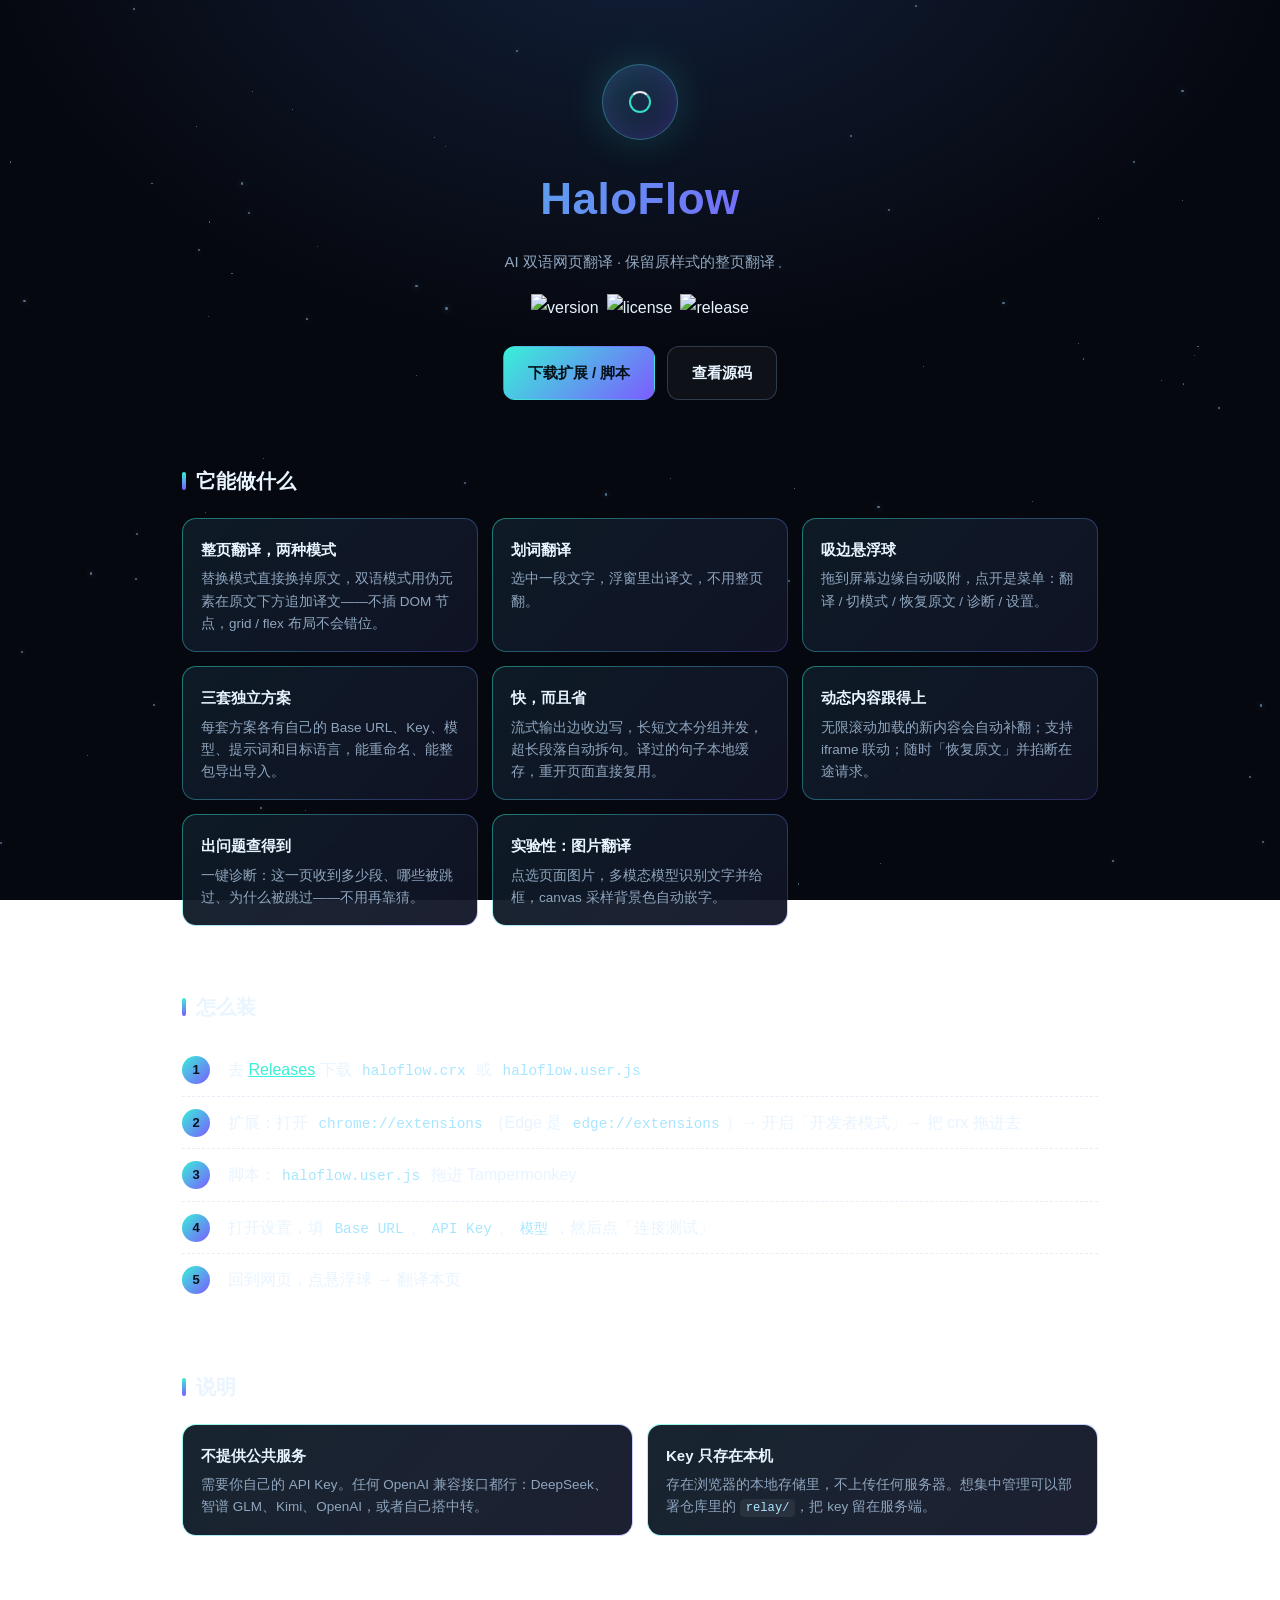
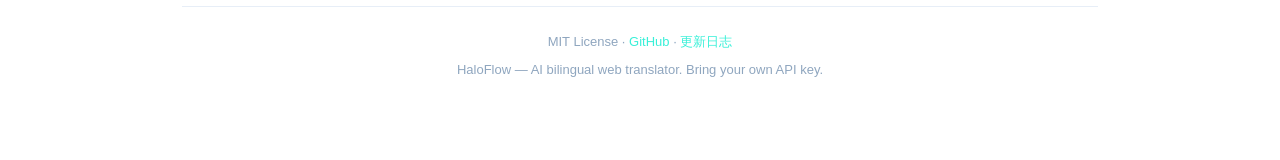
==== docs/index.html @ 3e4d6040 "docs: README 加徽章，docs/ 加 GitHub Pages 落地页" ====
<!doctype html>
<html lang="zh-CN">
<head>
<meta charset="utf-8">
<meta name="viewport" content="width=device-width,initial-scale=1">
<title>HaloFlow · AI 双语网页翻译</title>
<meta name="description" content="AI 网页双语翻译：整页替换 / 双语对照、划词、悬浮球、三套方案、本地缓存。支持 Chrome/Edge 扩展与 Tampermonkey 用户脚本，后端接任意 OpenAI 兼容接口。">
<style>
  :root{
    --cyan:#38f0d8; --violet:#7c5cff; --gold:#ffd23f;
    --bg0:#06080f; --bg1:#0d1220; --line:rgba(120,160,210,.18);
    --fg:#e8f4ff; --dim:#8fa6bf;
  }
  *{box-sizing:border-box;margin:0;padding:0}
  html,body{height:100%}
  body{
    background:radial-gradient(1200px 800px at 50% -10%, #12203a 0%, var(--bg0) 55%) fixed;
    color:var(--fg);
    font:16px/1.7 -apple-system,BlinkMacSystemFont,"Segoe UI","PingFang SC","Noto Sans CJK SC",sans-serif;
    -webkit-font-smoothing:antialiased;
    overflow-x:hidden;
  }
  /* 星轨背景 */
  .stars{position:fixed;inset:0;pointer-events:none;z-index:0;opacity:.5}
  .stars i{position:absolute;border-radius:50%;background:#9fd8ff;
    box-shadow:0 0 6px rgba(159,216,255,.9);animation:tw 4s ease-in-out infinite}
  @keyframes tw{0%,100%{opacity:.25}50%{opacity:.9}}

  .wrap{position:relative;z-index:1;max-width:960px;margin:0 auto;padding:64px 22px 80px}

  header{text-align:center;margin-bottom:56px}
  .logo{
    width:76px;height:76px;margin:0 auto 22px;border-radius:50%;position:relative;
    background:linear-gradient(135deg,rgba(56,240,216,.15),rgba(124,92,255,.15));
    border:1px solid rgba(90,230,255,.35);
    box-shadow:0 0 40px rgba(56,240,216,.18), inset 0 0 24px rgba(124,92,255,.18);
  }
  .logo::after{
    content:"";position:absolute;inset:26px;border-radius:50%;
    border:2px solid rgba(56,240,216,.9);border-top-color:rgba(255,255,255,.9);
    animation:spin 6s linear infinite;
  }
  @keyframes spin{to{transform:rotate(360deg)}}
  h1{font-size:clamp(30px,7vw,44px);letter-spacing:.5px;
    background:linear-gradient(120deg,var(--cyan),var(--violet) 70%);
    -webkit-background-clip:text;background-clip:text;color:transparent;}
  .tag{margin-top:12px;color:var(--dim);font-size:15px}
  .badges{display:flex;gap:8px;justify-content:center;flex-wrap:wrap;margin-top:20px}
  .badges img{height:20px}

  .cta{display:flex;gap:12px;justify-content:center;flex-wrap:wrap;margin-top:32px}
  .btn{
    display:inline-flex;align-items:center;gap:8px;padding:13px 24px;border-radius:12px;
    text-decoration:none;font-weight:600;font-size:15px;transition:.18s;
    border:1px solid transparent;
  }
  .btn.primary{background:linear-gradient(135deg,var(--cyan),var(--violet));color:#06121a}
  .btn.primary:hover{transform:translateY(-2px);box-shadow:0 12px 28px rgba(56,240,216,.25)}
  .btn.ghost{border-color:rgba(120,160,210,.3);color:var(--fg);background:rgba(255,255,255,.04)}
  .btn.ghost:hover{background:rgba(255,255,255,.09)}

  h2{font-size:20px;margin:64px 0 20px;display:flex;align-items:center;gap:10px}
  h2::before{content:"";width:4px;height:18px;border-radius:2px;
    background:linear-gradient(180deg,var(--cyan),var(--violet))}

  .grid{display:grid;grid-template-columns:repeat(auto-fit,minmax(240px,1fr));gap:14px}
  .card{
    position:relative;padding:18px 18px 16px;border-radius:14px;
    background:linear-gradient(rgba(13,18,32,.92),rgba(13,18,32,.92)) padding-box,
               linear-gradient(135deg,rgba(56,240,216,.5),rgba(124,92,255,.35)) border-box;
    border:1px solid transparent;
  }
  .card h3{font-size:15px;margin-bottom:6px}
  .card p{font-size:13.5px;color:var(--dim);line-height:1.65}

  ol.steps{list-style:none;counter-reset:s}
  ol.steps li{counter-increment:s;position:relative;padding:12px 0 12px 46px;border-bottom:1px dashed var(--line)}
  ol.steps li:last-child{border-bottom:0}
  ol.steps li::before{
    content:counter(s);position:absolute;left:0;top:12px;width:28px;height:28px;
    display:grid;place-items:center;border-radius:50%;font-size:13px;font-weight:700;color:#06121a;
    background:linear-gradient(135deg,var(--cyan),var(--violet));
  }
  code{background:rgba(255,255,255,.07);padding:2px 6px;border-radius:5px;font-size:.9em;
    font-family:ui-monospace,SFMono-Regular,Menlo,monospace;color:#a8e6ff}

  footer{margin-top:70px;padding-top:24px;border-top:1px solid var(--line);
    text-align:center;color:var(--dim);font-size:13px}
  footer a{color:var(--cyan);text-decoration:none}
  .en{font-size:13px;color:var(--dim);margin-top:6px}
</style>
</head>
<body>
<div class="stars" id="stars"></div>

<div class="wrap">
  <header>
    <div class="logo"></div>
    <h1>HaloFlow</h1>
    <p class="tag">AI 双语网页翻译 · 保留原样式的整页翻译</p>
    <div class="badges">
      <img src="https://img.shields.io/badge/version-2.1.6-38f0d8?style=flat-square" alt="version">
      <img src="https://img.shields.io/badge/license-MIT-7c5cff?style=flat-square" alt="license">
      <img src="https://img.shields.io/github/v/release/kbkbs1332/Haloflow?style=flat-square&color=ffd23f" alt="release">
    </div>
    <div class="cta">
      <a class="btn primary" href="https://github.com/kbkbs1332/Haloflow/releases/latest">下载扩展 / 脚本</a>
      <a class="btn ghost" href="https://github.com/kbkbs1332/Haloflow">查看源码</a>
    </div>
  </header>

  <h2>它能做什么</h2>
  <div class="grid">
    <div class="card">
      <h3>整页翻译，两种模式</h3>
      <p>替换模式直接换掉原文，双语模式用伪元素在原文下方追加译文——不插 DOM 节点，grid / flex 布局不会错位。</p>
    </div>
    <div class="card">
      <h3>划词翻译</h3>
      <p>选中一段文字，浮窗里出译文，不用整页翻。</p>
    </div>
    <div class="card">
      <h3>吸边悬浮球</h3>
      <p>拖到屏幕边缘自动吸附，点开是菜单：翻译 / 切模式 / 恢复原文 / 诊断 / 设置。</p>
    </div>
    <div class="card">
      <h3>三套独立方案</h3>
      <p>每套方案各有自己的 Base URL、Key、模型、提示词和目标语言，能重命名、能整包导出导入。</p>
    </div>
    <div class="card">
      <h3>快，而且省</h3>
      <p>流式输出边收边写，长短文本分组并发，超长段落自动拆句。译过的句子本地缓存，重开页面直接复用。</p>
    </div>
    <div class="card">
      <h3>动态内容跟得上</h3>
      <p>无限滚动加载的新内容会自动补翻；支持 iframe 联动；随时「恢复原文」并掐断在途请求。</p>
    </div>
    <div class="card">
      <h3>出问题查得到</h3>
      <p>一键诊断：这一页收到多少段、哪些被跳过、为什么被跳过——不用再靠猜。</p>
    </div>
    <div class="card">
      <h3>实验性：图片翻译</h3>
      <p>点选页面图片，多模态模型识别文字并给框，canvas 采样背景色自动嵌字。</p>
    </div>
  </div>

  <h2>怎么装</h2>
  <ol class="steps">
    <li>去 <a href="https://github.com/kbkbs1332/Haloflow/releases/latest" style="color:var(--cyan)">Releases</a> 下载 <code>haloflow.crx</code> 或 <code>haloflow.user.js</code></li>
    <li>扩展：打开 <code>chrome://extensions</code>（Edge 是 <code>edge://extensions</code>）→ 开启「开发者模式」→ 把 crx 拖进去</li>
    <li>脚本：<code>haloflow.user.js</code> 拖进 Tampermonkey</li>
    <li>打开设置，填 <code>Base URL</code>、<code>API Key</code>、<code>模型</code>，然后点「连接测试」</li>
    <li>回到网页，点悬浮球 → 翻译本页</li>
  </ol>

  <h2>说明</h2>
  <div class="grid">
    <div class="card">
      <h3>不提供公共服务</h3>
      <p>需要你自己的 API Key。任何 OpenAI 兼容接口都行：DeepSeek、智谱 GLM、Kimi、OpenAI，或者自己搭中转。</p>
    </div>
    <div class="card">
      <h3>Key 只存在本机</h3>
      <p>存在浏览器的本地存储里，不上传任何服务器。想集中管理可以部署仓库里的 <code>relay/</code>，把 key 留在服务端。</p>
    </div>
  </div>

  <footer>
    <p>MIT License · <a href="https://github.com/kbkbs1332/Haloflow">GitHub</a> · <a href="https://github.com/kbkbs1332/Haloflow/blob/main/CHANGELOG.md">更新日志</a></p>
    <p class="en">HaloFlow — AI bilingual web translator. Bring your own API key.</p>
  </footer>
</div>

<script>
  // 星轨：随机撒点
  (function () {
    const box = document.getElementById('stars');
    const n = window.innerWidth < 600 ? 40 : 90;
    let html = '';
    for (let i = 0; i < n; i++) {
      const s = (Math.random() * 2 + 0.6).toFixed(1);
      html += `<i style="left:${(Math.random()*100).toFixed(2)}%;top:${(Math.random()*100).toFixed(2)}%;width:${s}px;height:${s}px;animation-delay:${(Math.random()*4).toFixed(2)}s"></i>`;
    }
    box.innerHTML = html;
  })();
</script>
</body>
</html>
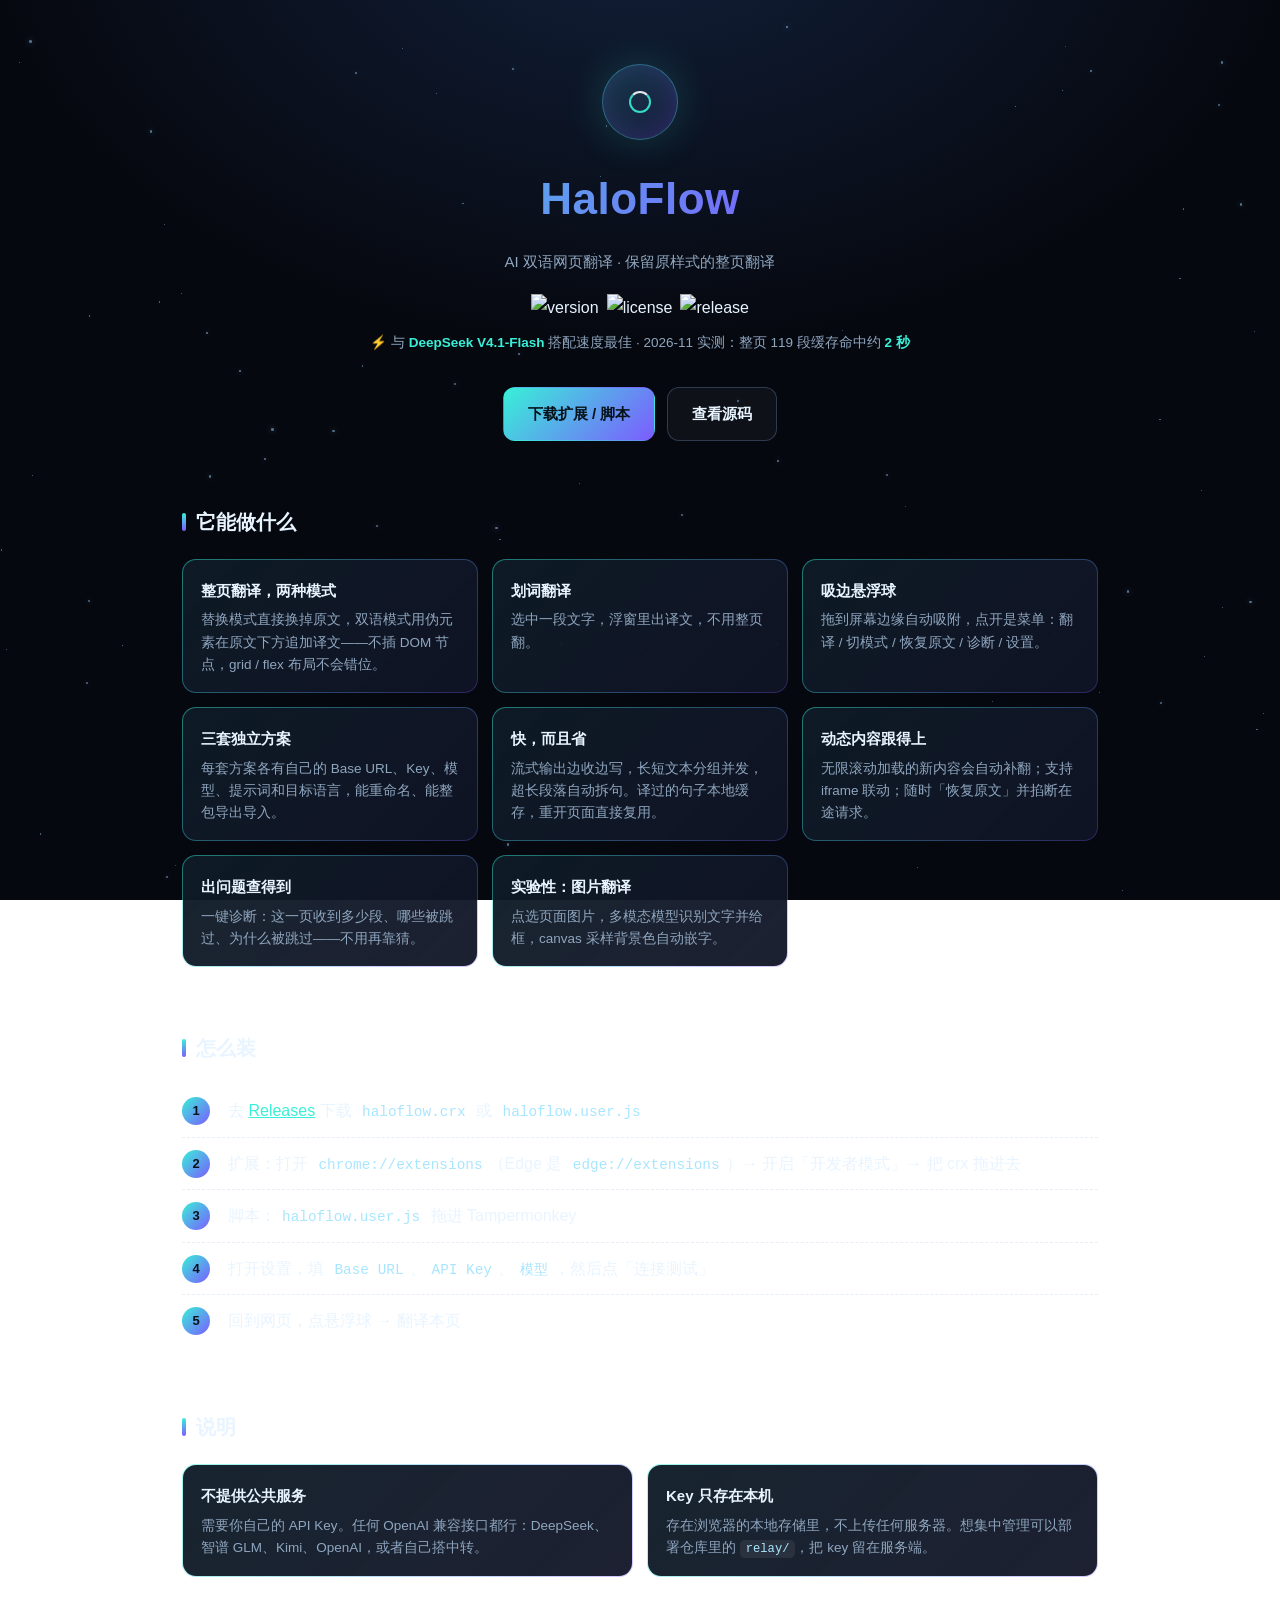
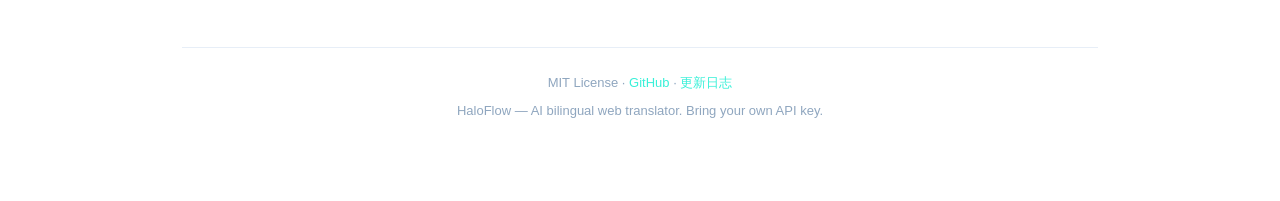
==== commit 72e33b7f: "docs: 补充 DeepSeek V4.1-Flash 速度实测说明（2026-11）" ====
--- a/docs/index.html
+++ b/docs/index.html
@@ -48,6 +48,8 @@
   .badges{display:flex;gap:8px;justify-content:center;flex-wrap:wrap;margin-top:20px}
   .badges img{height:20px}
 
+  .hint{margin-top:18px;font-size:13.5px;color:#8fa6bf}
+  .hint b{color:#38f0d8;font-weight:600}
   .cta{display:flex;gap:12px;justify-content:center;flex-wrap:wrap;margin-top:32px}
   .btn{
     display:inline-flex;align-items:center;gap:8px;padding:13px 24px;border-radius:12px;
@@ -103,6 +105,7 @@
       <img src="https://img.shields.io/badge/license-MIT-7c5cff?style=flat-square" alt="license">
       <img src="https://img.shields.io/github/v/release/kbkbs1332/Haloflow?style=flat-square&color=ffd23f" alt="release">
     </div>
+    <p class="hint">⚡ 与 <b>DeepSeek V4.1-Flash</b> 搭配速度最佳 · 2026-11 实测：整页 119 段缓存命中约 <b>2 秒</b></p>
     <div class="cta">
       <a class="btn primary" href="https://github.com/kbkbs1332/Haloflow/releases/latest">下载扩展 / 脚本</a>
       <a class="btn ghost" href="https://github.com/kbkbs1332/Haloflow">查看源码</a>
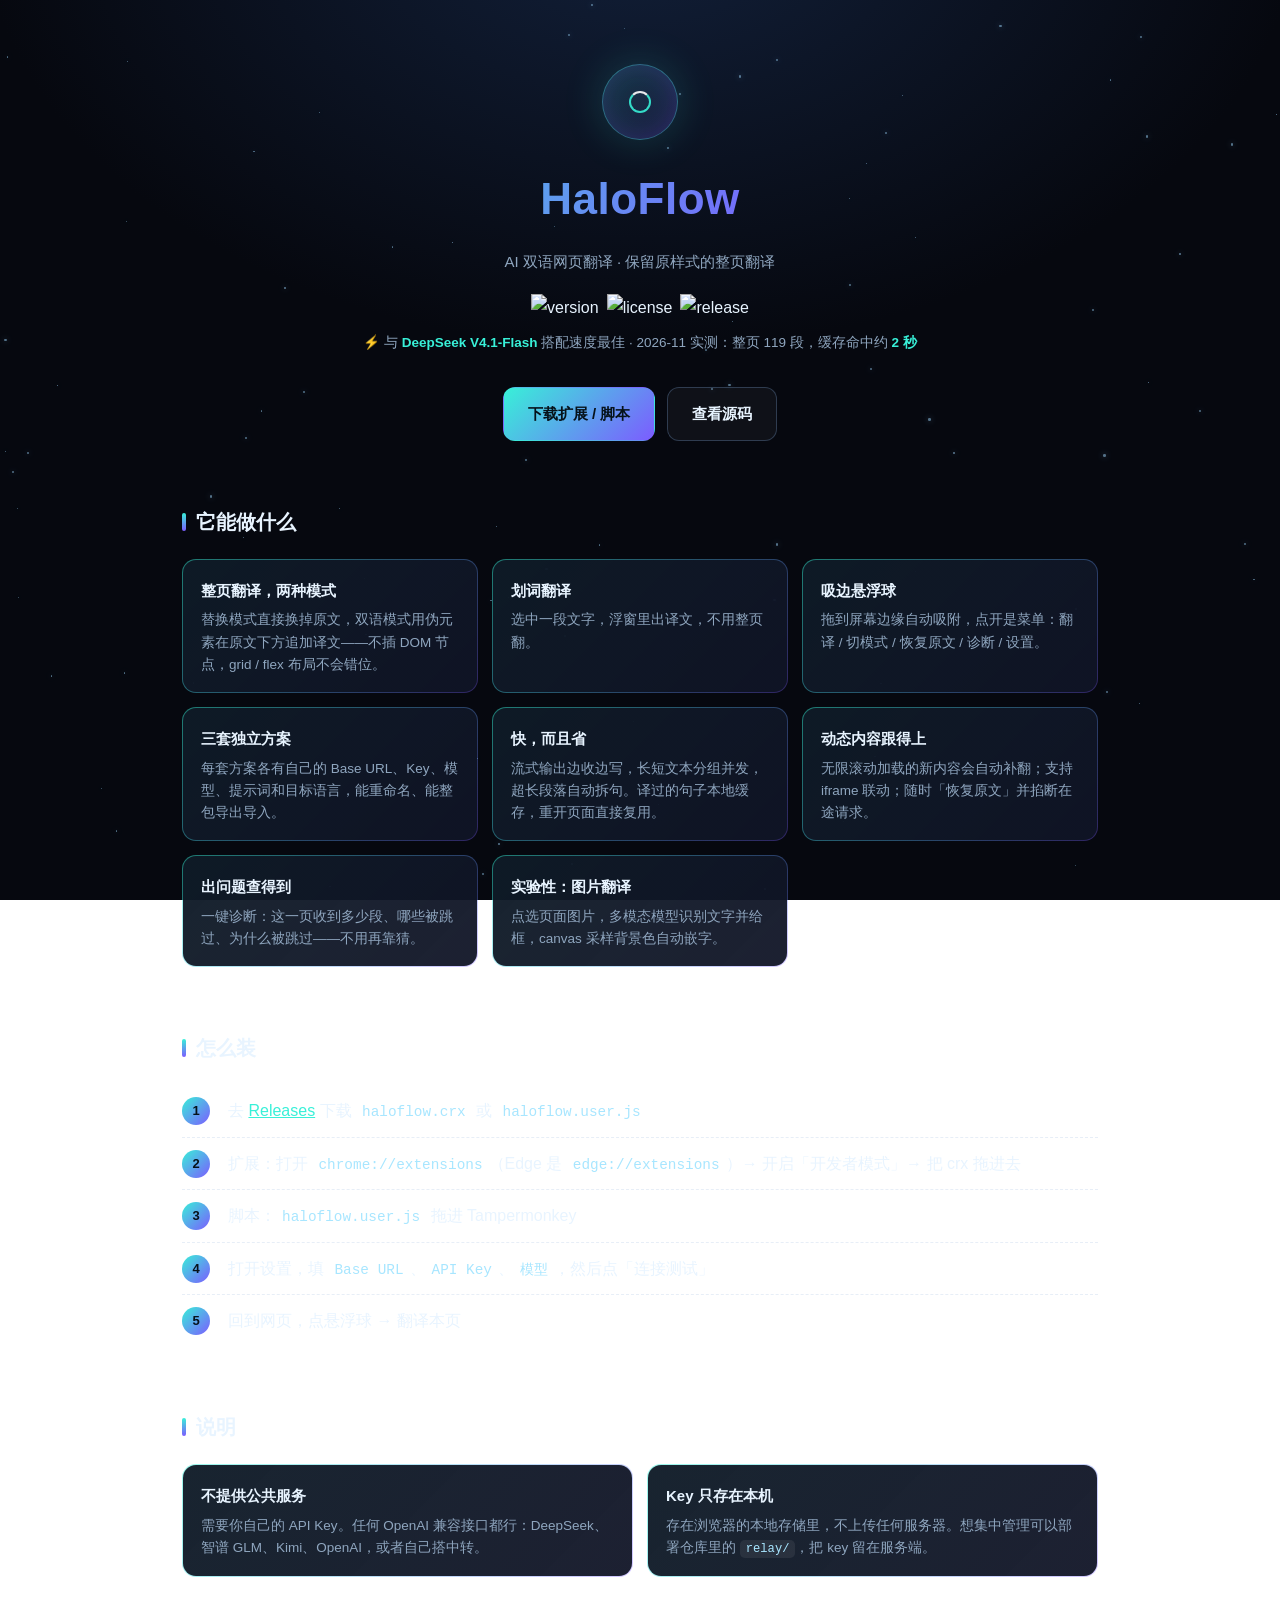
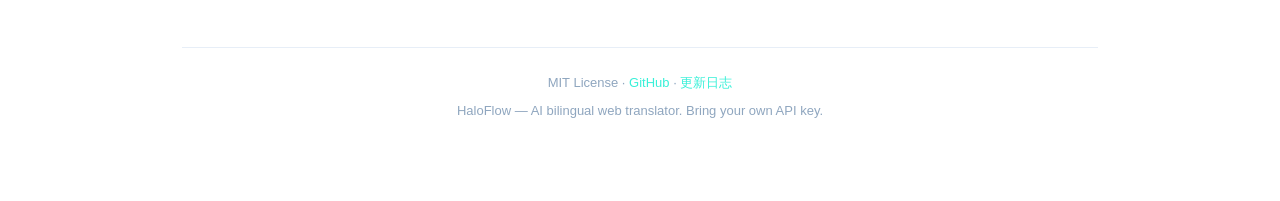
==== commit 002459f9: "feat: 2.1.9 诊断按原因分组取样；README 速度描述修正" ====
--- a/docs/index.html
+++ b/docs/index.html
@@ -105,7 +105,7 @@
       <img src="https://img.shields.io/badge/license-MIT-7c5cff?style=flat-square" alt="license">
       <img src="https://img.shields.io/github/v/release/kbkbs1332/Haloflow?style=flat-square&color=ffd23f" alt="release">
     </div>
-    <p class="hint">⚡ 与 <b>DeepSeek V4.1-Flash</b> 搭配速度最佳 · 2026-11 实测：整页 119 段缓存命中约 <b>2 秒</b></p>
+    <p class="hint">⚡ 与 <b>DeepSeek V4.1-Flash</b> 搭配速度最佳 · 2026-11 实测：整页 119 段，缓存命中约 <b>2 秒</b></p>
     <div class="cta">
       <a class="btn primary" href="https://github.com/kbkbs1332/Haloflow/releases/latest">下载扩展 / 脚本</a>
       <a class="btn ghost" href="https://github.com/kbkbs1332/Haloflow">查看源码</a>
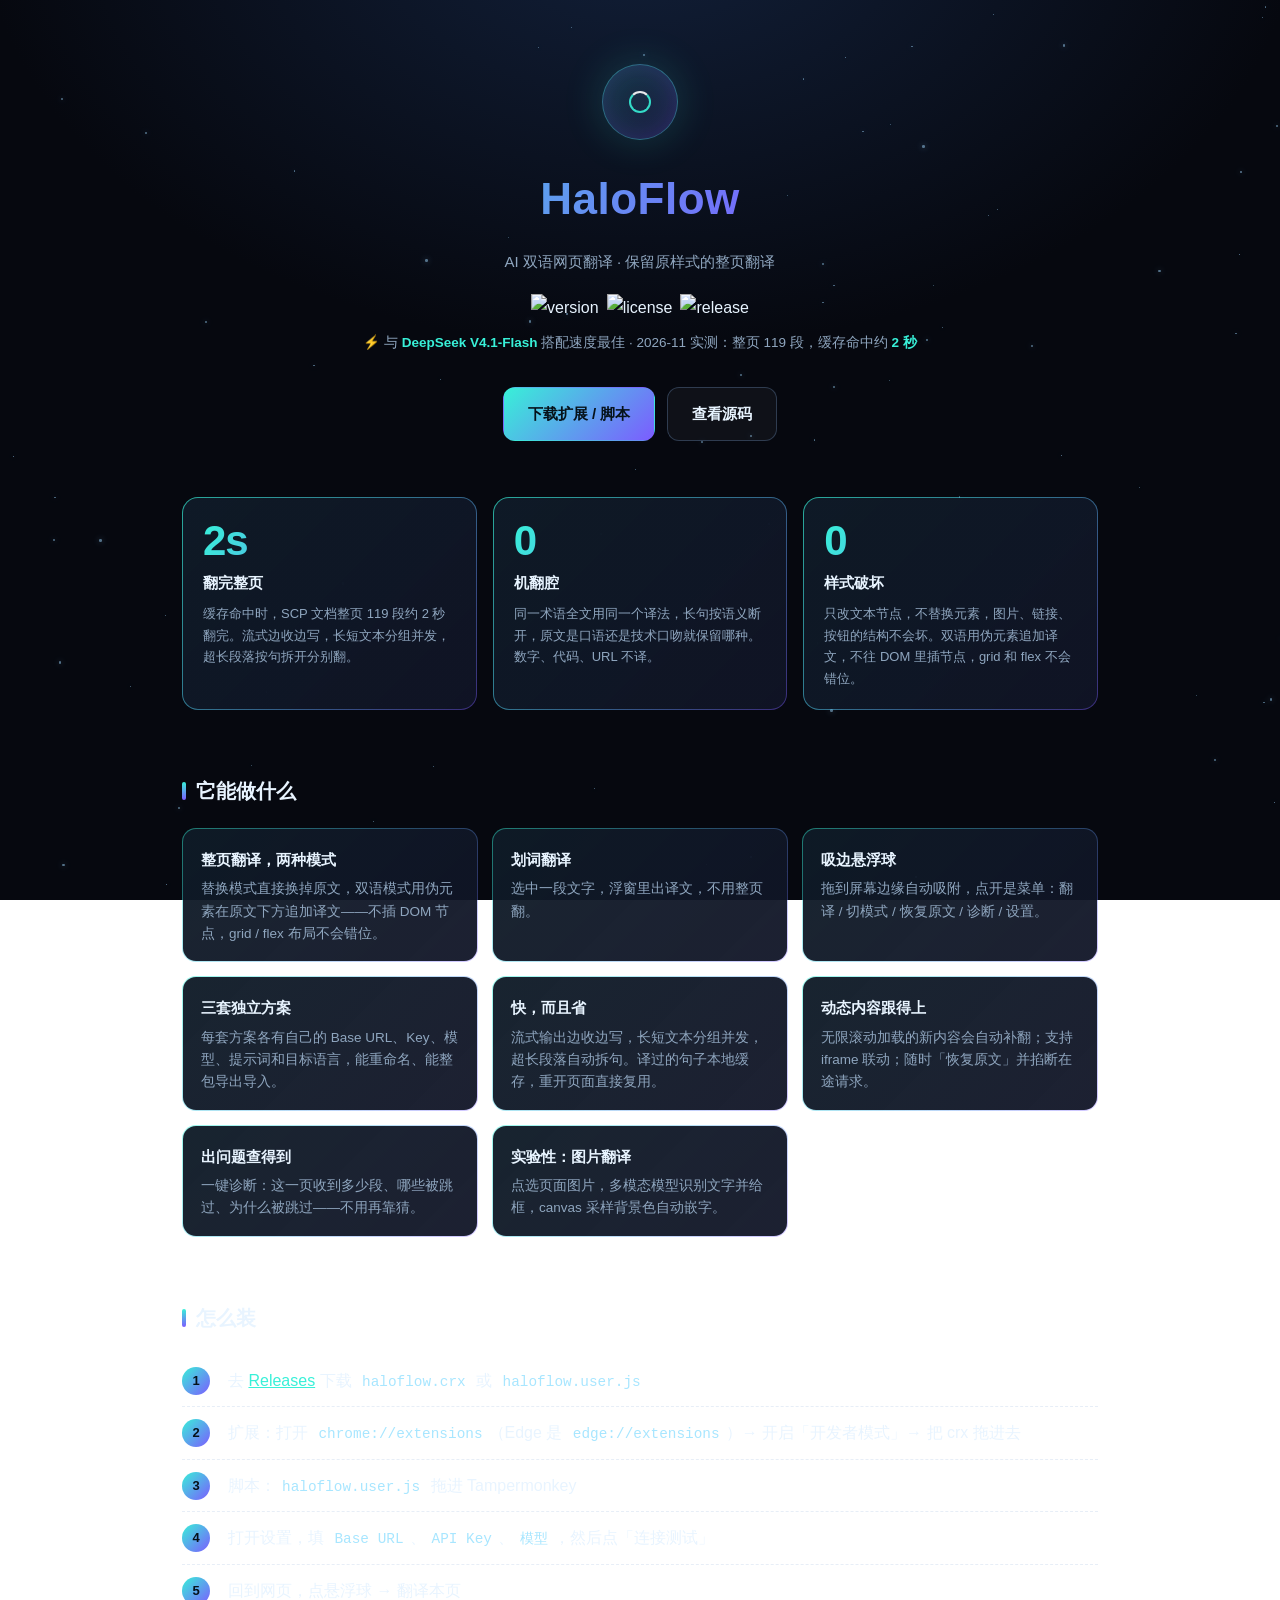
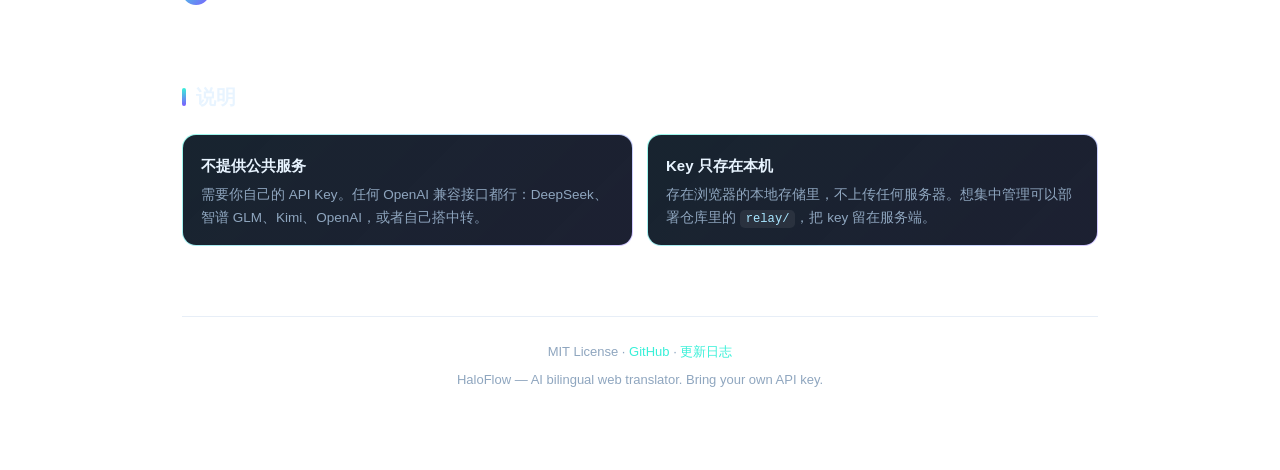
==== commit 29770b66: "docs: 三大卖点（速度/质量/样式）提到首屏，文案按人类写作习惯重写" ====
--- a/docs/index.html
+++ b/docs/index.html
@@ -65,6 +65,21 @@
   h2::before{content:"";width:4px;height:18px;border-radius:2px;
     background:linear-gradient(180deg,var(--cyan),var(--violet))}
 
+  .pillars{display:grid;grid-template-columns:repeat(auto-fit,minmax(230px,1fr));gap:16px;margin-top:10px}
+  .pillar{
+    position:relative;padding:22px 20px 20px;border-radius:16px;
+    background:linear-gradient(rgba(13,18,32,.95),rgba(13,18,32,.95)) padding-box,
+               linear-gradient(135deg,rgba(56,240,216,.7),rgba(124,92,255,.45)) border-box;
+    border:1px solid transparent;
+  }
+  .pillar .num{
+    font-size:42px;font-weight:800;line-height:1;letter-spacing:-1px;
+    background:linear-gradient(120deg,var(--cyan),var(--violet));
+    -webkit-background-clip:text;background-clip:text;color:transparent;
+  }
+  .pillar h3{font-size:15px;margin:8px 0 8px;color:var(--fg)}
+  .pillar p{font-size:13px;color:var(--dim);line-height:1.65}
+  .pillar p b{color:var(--cyan)}
   .grid{display:grid;grid-template-columns:repeat(auto-fit,minmax(240px,1fr));gap:14px}
   .card{
     position:relative;padding:18px 18px 16px;border-radius:14px;
@@ -111,6 +126,25 @@
       <a class="btn ghost" href="https://github.com/kbkbs1332/Haloflow">查看源码</a>
     </div>
   </header>
+
+
+  <section class="pillars">
+    <div class="pillar">
+      <div class="num">2s</div>
+      <h3>翻完整页</h3>
+      <p>缓存命中时，SCP 文档整页 119 段约 2 秒翻完。流式边收边写，长短文本分组并发，超长段落按句拆开分别翻。</p>
+    </div>
+    <div class="pillar">
+      <div class="num">0</div>
+      <h3>机翻腔</h3>
+      <p>同一术语全文用同一个译法，长句按语义断开，原文是口语还是技术口吻就保留哪种。数字、代码、URL 不译。</p>
+    </div>
+    <div class="pillar">
+      <div class="num">0</div>
+      <h3>样式破坏</h3>
+      <p>只改文本节点，不替换元素，图片、链接、按钮的结构不会坏。双语用伪元素追加译文，不往 DOM 里插节点，grid 和 flex 不会错位。</p>
+    </div>
+  </section>
 
   <h2>它能做什么</h2>
   <div class="grid">
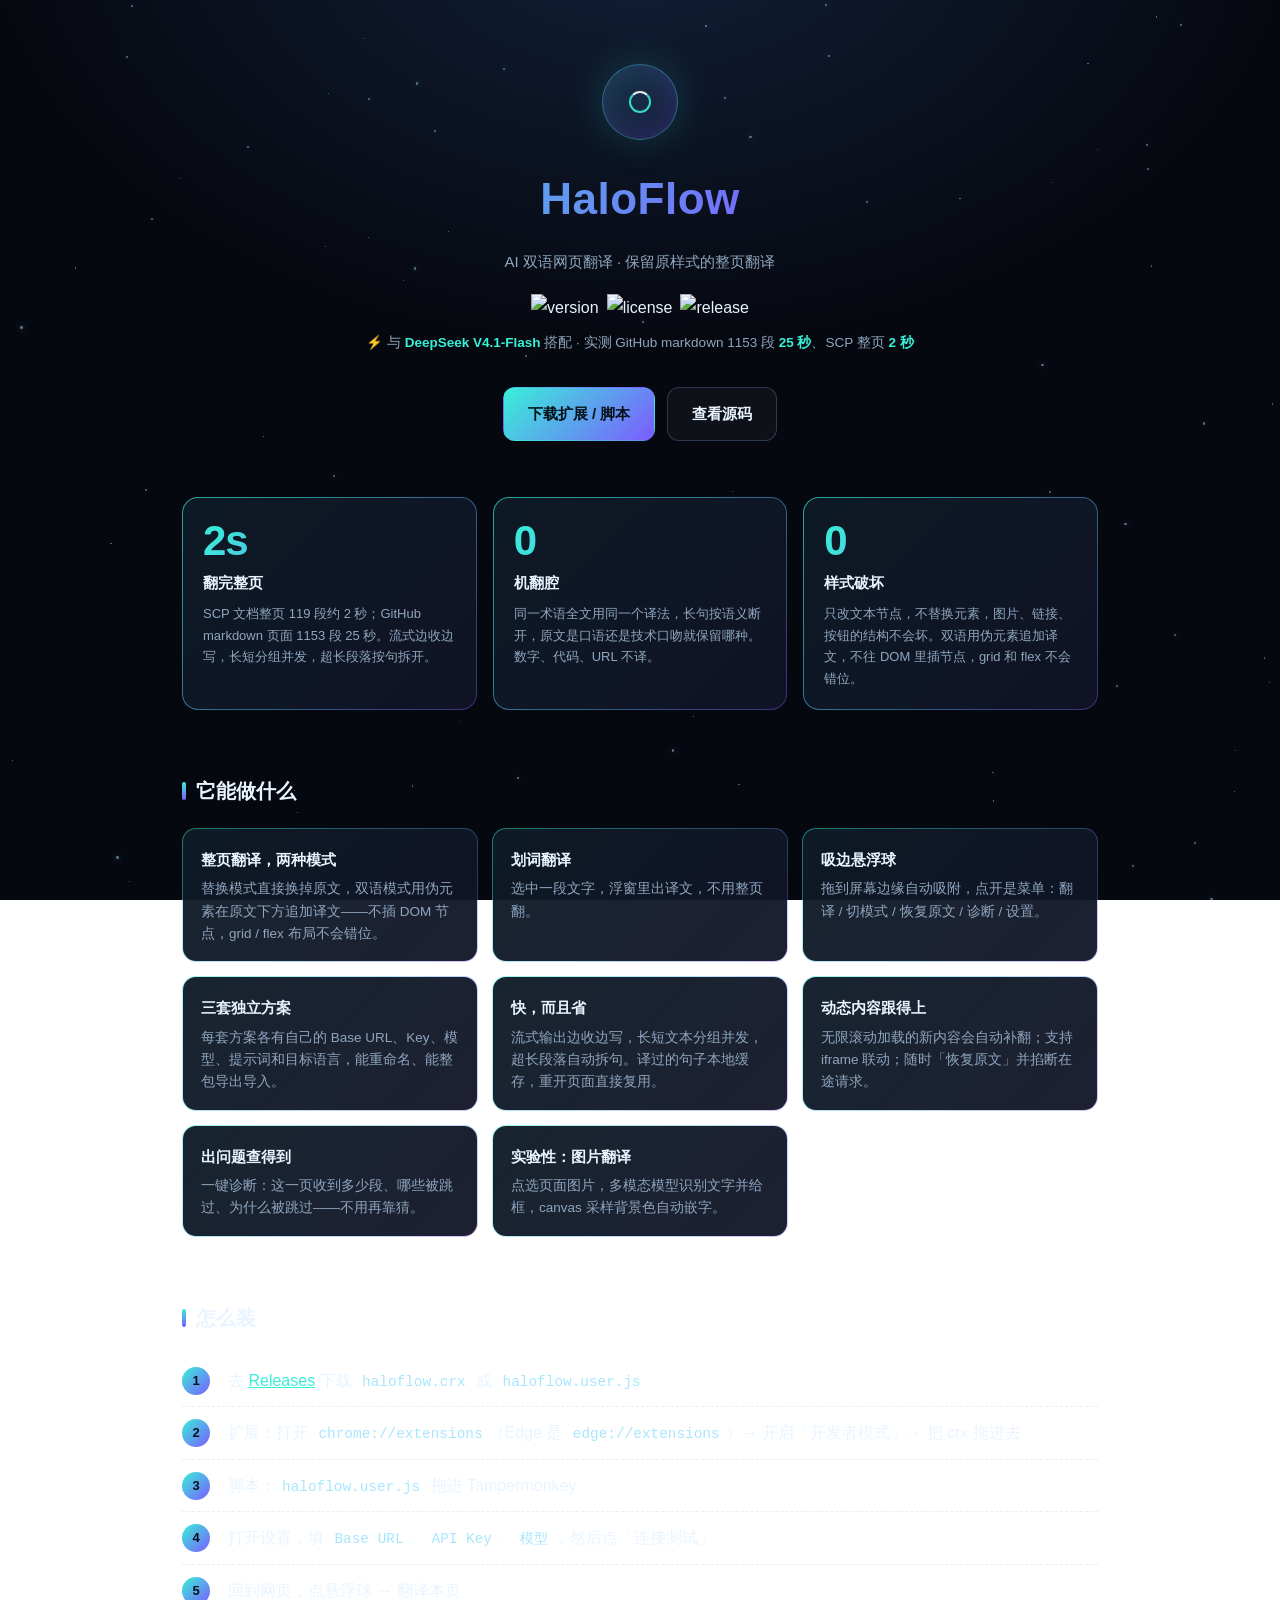
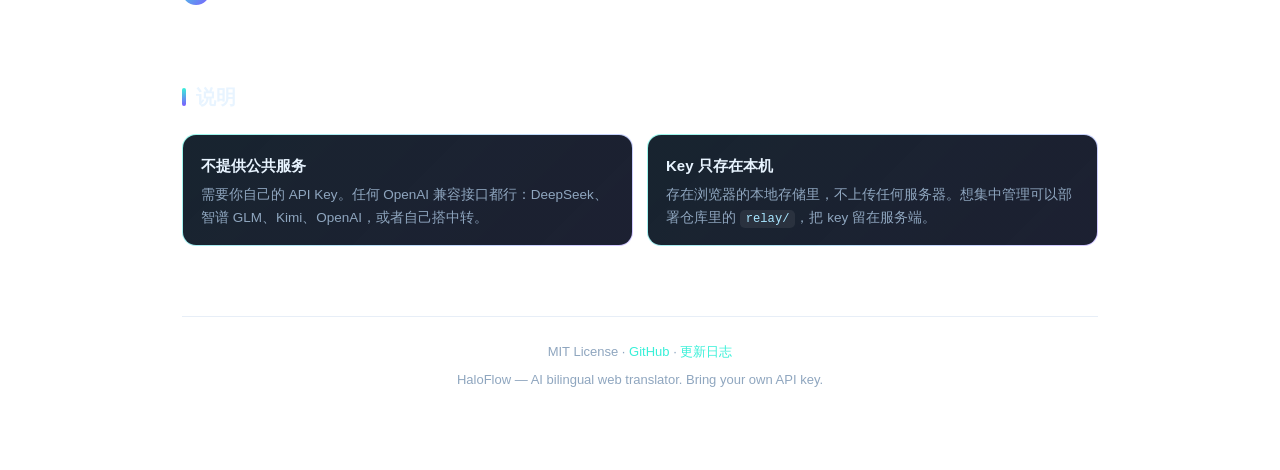
==== commit a1c537fb: "docs: 补充实测数据（GitHub markdown 1153 段 25 秒），去掉缓存限定" ====
--- a/docs/index.html
+++ b/docs/index.html
@@ -120,7 +120,7 @@
       <img src="https://img.shields.io/badge/license-MIT-7c5cff?style=flat-square" alt="license">
       <img src="https://img.shields.io/github/v/release/kbkbs1332/Haloflow?style=flat-square&color=ffd23f" alt="release">
     </div>
-    <p class="hint">⚡ 与 <b>DeepSeek V4.1-Flash</b> 搭配速度最佳 · 2026-11 实测：整页 119 段，缓存命中约 <b>2 秒</b></p>
+    <p class="hint">⚡ 与 <b>DeepSeek V4.1-Flash</b> 搭配 · 实测 GitHub markdown 1153 段 <b>25 秒</b>、SCP 整页 <b>2 秒</b></p>
     <div class="cta">
       <a class="btn primary" href="https://github.com/kbkbs1332/Haloflow/releases/latest">下载扩展 / 脚本</a>
       <a class="btn ghost" href="https://github.com/kbkbs1332/Haloflow">查看源码</a>
@@ -132,7 +132,7 @@
     <div class="pillar">
       <div class="num">2s</div>
       <h3>翻完整页</h3>
-      <p>缓存命中时，SCP 文档整页 119 段约 2 秒翻完。流式边收边写，长短文本分组并发，超长段落按句拆开分别翻。</p>
+      <p>SCP 文档整页 119 段约 2 秒；GitHub markdown 页面 1153 段 25 秒。流式边收边写，长短分组并发，超长段落按句拆开。</p>
     </div>
     <div class="pillar">
       <div class="num">0</div>
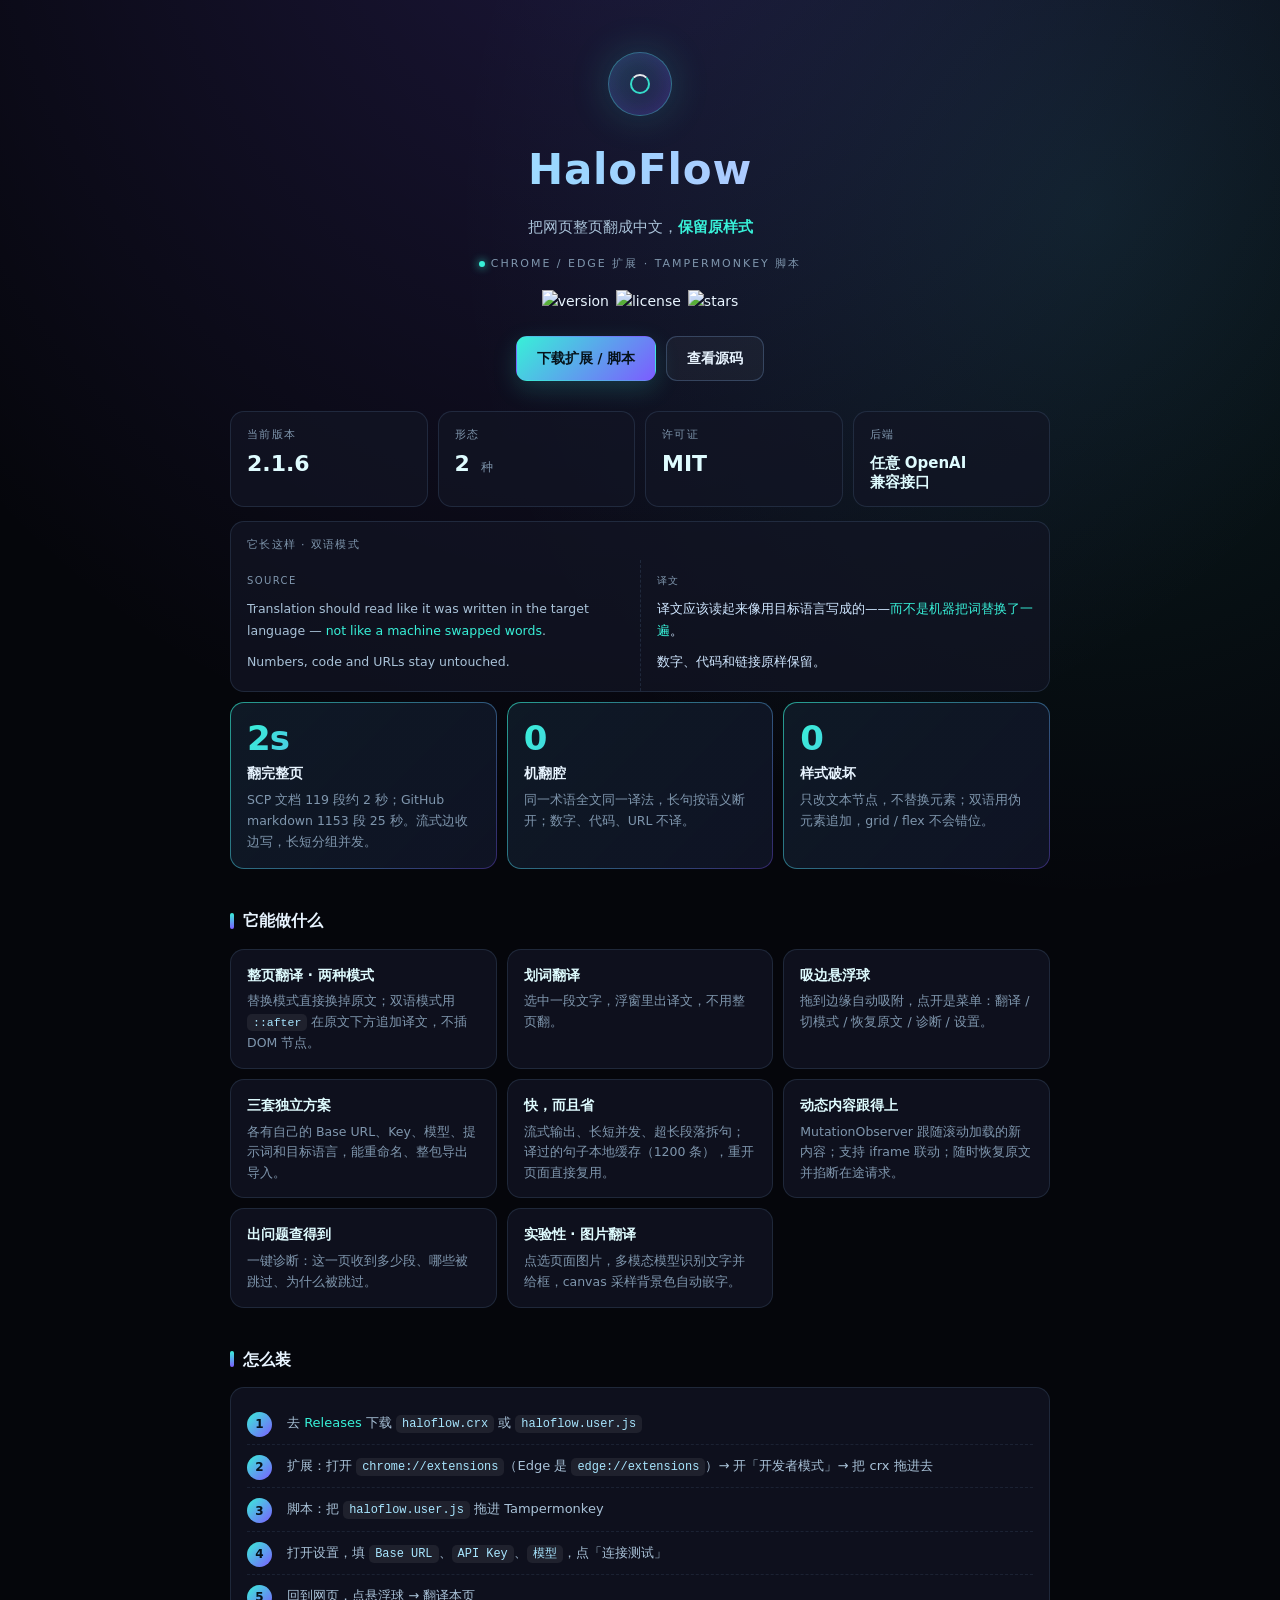
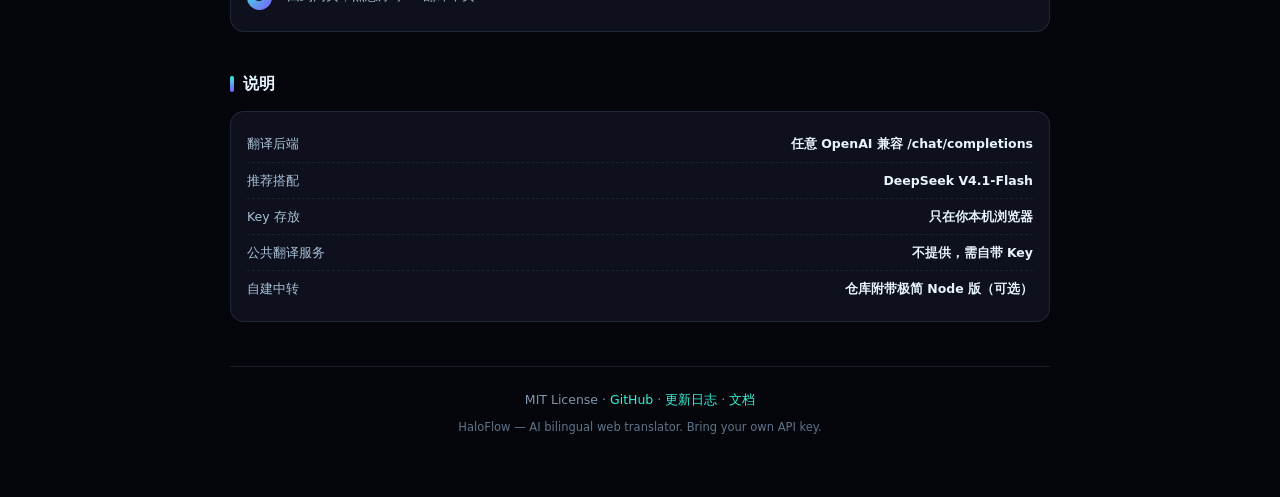
==== commit fe585033: "site: 官网改版（面板式布局），README 顶部加官网入口" ====
--- a/docs/index.html
+++ b/docs/index.html
@@ -4,223 +4,265 @@
 <meta charset="utf-8">
 <meta name="viewport" content="width=device-width,initial-scale=1">
 <title>HaloFlow · AI 双语网页翻译</title>
-<meta name="description" content="AI 网页双语翻译：整页替换 / 双语对照、划词、悬浮球、三套方案、本地缓存。支持 Chrome/Edge 扩展与 Tampermonkey 用户脚本，后端接任意 OpenAI 兼容接口。">
+<meta name="description" content="HaloFlow 把网页整页翻成中文，保留原样式。支持替换 / 双语两种模式、划词、吸边悬浮球、三套独立方案、本地缓存与动态内容跟随。Chrome / Edge 扩展 + Tampermonkey 用户脚本，后端接任意 OpenAI 兼容接口。">
+<meta name="theme-color" content="#05060b">
+<meta property="og:title" content="HaloFlow · AI 双语网页翻译">
+<meta property="og:description" content="整页翻译，保留原样式。扩展 / 用户脚本，自带 API Key，任意 OpenAI 兼容接口。">
+<meta property="og:type" content="website">
+<meta property="og:url" content="https://kbkbs1332.github.io/Haloflow/">
+<link rel="icon" href="data:image/svg+xml,%3Csvg xmlns='http://www.w3.org/2000/svg' viewBox='0 0 64 64'%3E%3Ccircle cx='32' cy='32' r='28' fill='none' stroke='%2338f0d8' stroke-width='4'/%3E%3Ccircle cx='32' cy='32' r='10' fill='%237c5cff'/%3E%3C/svg%3E">
 <style>
-  :root{
-    --cyan:#38f0d8; --violet:#7c5cff; --gold:#ffd23f;
-    --bg0:#06080f; --bg1:#0d1220; --line:rgba(120,160,210,.18);
-    --fg:#e8f4ff; --dim:#8fa6bf;
-  }
-  *{box-sizing:border-box;margin:0;padding:0}
-  html,body{height:100%}
-  body{
-    background:radial-gradient(1200px 800px at 50% -10%, #12203a 0%, var(--bg0) 55%) fixed;
-    color:var(--fg);
-    font:16px/1.7 -apple-system,BlinkMacSystemFont,"Segoe UI","PingFang SC","Noto Sans CJK SC",sans-serif;
-    -webkit-font-smoothing:antialiased;
-    overflow-x:hidden;
-  }
-  /* 星轨背景 */
-  .stars{position:fixed;inset:0;pointer-events:none;z-index:0;opacity:.5}
-  .stars i{position:absolute;border-radius:50%;background:#9fd8ff;
-    box-shadow:0 0 6px rgba(159,216,255,.9);animation:tw 4s ease-in-out infinite}
-  @keyframes tw{0%,100%{opacity:.25}50%{opacity:.9}}
-
-  .wrap{position:relative;z-index:1;max-width:960px;margin:0 auto;padding:64px 22px 80px}
-
-  header{text-align:center;margin-bottom:56px}
-  .logo{
-    width:76px;height:76px;margin:0 auto 22px;border-radius:50%;position:relative;
-    background:linear-gradient(135deg,rgba(56,240,216,.15),rgba(124,92,255,.15));
-    border:1px solid rgba(90,230,255,.35);
-    box-shadow:0 0 40px rgba(56,240,216,.18), inset 0 0 24px rgba(124,92,255,.18);
-  }
-  .logo::after{
-    content:"";position:absolute;inset:26px;border-radius:50%;
-    border:2px solid rgba(56,240,216,.9);border-top-color:rgba(255,255,255,.9);
-    animation:spin 6s linear infinite;
-  }
-  @keyframes spin{to{transform:rotate(360deg)}}
-  h1{font-size:clamp(30px,7vw,44px);letter-spacing:.5px;
-    background:linear-gradient(120deg,var(--cyan),var(--violet) 70%);
-    -webkit-background-clip:text;background-clip:text;color:transparent;}
-  .tag{margin-top:12px;color:var(--dim);font-size:15px}
-  .badges{display:flex;gap:8px;justify-content:center;flex-wrap:wrap;margin-top:20px}
-  .badges img{height:20px}
-
-  .hint{margin-top:18px;font-size:13.5px;color:#8fa6bf}
-  .hint b{color:#38f0d8;font-weight:600}
-  .cta{display:flex;gap:12px;justify-content:center;flex-wrap:wrap;margin-top:32px}
-  .btn{
-    display:inline-flex;align-items:center;gap:8px;padding:13px 24px;border-radius:12px;
-    text-decoration:none;font-weight:600;font-size:15px;transition:.18s;
-    border:1px solid transparent;
-  }
-  .btn.primary{background:linear-gradient(135deg,var(--cyan),var(--violet));color:#06121a}
-  .btn.primary:hover{transform:translateY(-2px);box-shadow:0 12px 28px rgba(56,240,216,.25)}
-  .btn.ghost{border-color:rgba(120,160,210,.3);color:var(--fg);background:rgba(255,255,255,.04)}
-  .btn.ghost:hover{background:rgba(255,255,255,.09)}
-
-  h2{font-size:20px;margin:64px 0 20px;display:flex;align-items:center;gap:10px}
-  h2::before{content:"";width:4px;height:18px;border-radius:2px;
-    background:linear-gradient(180deg,var(--cyan),var(--violet))}
-
-  .pillars{display:grid;grid-template-columns:repeat(auto-fit,minmax(230px,1fr));gap:16px;margin-top:10px}
-  .pillar{
-    position:relative;padding:22px 20px 20px;border-radius:16px;
-    background:linear-gradient(rgba(13,18,32,.95),rgba(13,18,32,.95)) padding-box,
-               linear-gradient(135deg,rgba(56,240,216,.7),rgba(124,92,255,.45)) border-box;
-    border:1px solid transparent;
-  }
-  .pillar .num{
-    font-size:42px;font-weight:800;line-height:1;letter-spacing:-1px;
-    background:linear-gradient(120deg,var(--cyan),var(--violet));
-    -webkit-background-clip:text;background-clip:text;color:transparent;
-  }
-  .pillar h3{font-size:15px;margin:8px 0 8px;color:var(--fg)}
-  .pillar p{font-size:13px;color:var(--dim);line-height:1.65}
-  .pillar p b{color:var(--cyan)}
-  .grid{display:grid;grid-template-columns:repeat(auto-fit,minmax(240px,1fr));gap:14px}
-  .card{
-    position:relative;padding:18px 18px 16px;border-radius:14px;
-    background:linear-gradient(rgba(13,18,32,.92),rgba(13,18,32,.92)) padding-box,
-               linear-gradient(135deg,rgba(56,240,216,.5),rgba(124,92,255,.35)) border-box;
-    border:1px solid transparent;
-  }
-  .card h3{font-size:15px;margin-bottom:6px}
-  .card p{font-size:13.5px;color:var(--dim);line-height:1.65}
-
-  ol.steps{list-style:none;counter-reset:s}
-  ol.steps li{counter-increment:s;position:relative;padding:12px 0 12px 46px;border-bottom:1px dashed var(--line)}
-  ol.steps li:last-child{border-bottom:0}
-  ol.steps li::before{
-    content:counter(s);position:absolute;left:0;top:12px;width:28px;height:28px;
-    display:grid;place-items:center;border-radius:50%;font-size:13px;font-weight:700;color:#06121a;
-    background:linear-gradient(135deg,var(--cyan),var(--violet));
-  }
-  code{background:rgba(255,255,255,.07);padding:2px 6px;border-radius:5px;font-size:.9em;
-    font-family:ui-monospace,SFMono-Regular,Menlo,monospace;color:#a8e6ff}
-
-  footer{margin-top:70px;padding-top:24px;border-top:1px solid var(--line);
-    text-align:center;color:var(--dim);font-size:13px}
-  footer a{color:var(--cyan);text-decoration:none}
-  .en{font-size:13px;color:var(--dim);margin-top:6px}
+:root{
+  --bg:#05060b; --card:rgba(18,22,36,.72); --line:rgba(120,160,210,.16);
+  --cyan:#38f0d8; --violet:#7c5cff; --gold:#ffd23f;
+  --text:#e8f4ff; --muted:#7f96ad; --dim:#a9c2d8;
+}
+*{box-sizing:border-box;margin:0;padding:0}
+html{scroll-behavior:smooth}
+body{
+  background:
+    radial-gradient(120% 80% at 50% -10%, rgba(124,92,255,.20), transparent 60%),
+    radial-gradient(90% 60% at 85% 10%, rgba(56,240,216,.10), transparent 55%),
+    var(--bg);
+  color:var(--text);
+  font:14px/1.7 -apple-system,"Segoe UI","PingFang SC","Noto Sans CJK SC",system-ui,sans-serif;
+  padding:34px 18px 60px; min-height:100vh; overflow-x:hidden;
+  -webkit-font-smoothing:antialiased;
+}
+.wrap{max-width:820px;margin:0 auto}
+
+/* ---------- 头部 ---------- */
+header{text-align:center;margin:18px 0 30px}
+.logo{
+  width:64px;height:64px;margin:0 auto 18px;border-radius:50%;position:relative;
+  background:linear-gradient(135deg,rgba(56,240,216,.16),rgba(124,92,255,.16));
+  border:1px solid rgba(90,230,255,.35);
+  box-shadow:0 0 40px rgba(56,240,216,.18), inset 0 0 22px rgba(124,92,255,.2);
+}
+.logo::after{
+  content:"";position:absolute;inset:21px;border-radius:50%;
+  border:2px solid rgba(56,240,216,.9);border-top-color:rgba(255,255,255,.9);
+  animation:spin 7s linear infinite;
+}
+@keyframes spin{to{transform:rotate(360deg)}}
+h1{
+  font-size:clamp(30px,7vw,42px);font-weight:700;letter-spacing:.02em;
+  background:linear-gradient(96deg,#dffcff,#9ad7ff 40%,#c9b6ff);
+  -webkit-background-clip:text;background-clip:text;color:transparent;
+}
+.tag{margin-top:10px;font-size:15px;color:var(--dim)}
+.tag b{color:var(--cyan);font-weight:600}
+.badges{display:flex;gap:7px;justify-content:center;flex-wrap:wrap;margin-top:16px}
+.badges img{height:20px;display:block}
+
+.sub{
+  font-size:11px;letter-spacing:.18em;text-transform:uppercase;color:var(--muted);
+  display:flex;align-items:center;justify-content:center;gap:6px;margin-top:14px;
+}
+.dot{
+  display:inline-block;width:6px;height:6px;border-radius:50%;
+  background:var(--cyan);box-shadow:0 0 8px var(--cyan);
+  animation:pulse 2.4s ease-in-out infinite;
+}
+@keyframes pulse{0%,100%{opacity:.45}50%{opacity:1}}
+
+.cta{display:flex;gap:10px;justify-content:center;flex-wrap:wrap;margin-top:26px}
+.btn{
+  display:inline-flex;align-items:center;gap:7px;
+  padding:10px 20px;border-radius:11px;font-size:13.5px;font-weight:600;
+  text-decoration:none;transition:transform .18s, box-shadow .18s, background .18s;
+  border:1px solid transparent;
+}
+.btn.primary{
+  background:linear-gradient(135deg,var(--cyan),var(--violet));color:#06121a;
+  box-shadow:0 8px 24px rgba(56,240,216,.18);
+}
+.btn.primary:hover{transform:translateY(-2px);box-shadow:0 12px 30px rgba(56,240,216,.28)}
+.btn.ghost{border-color:rgba(120,160,210,.3);color:var(--text);background:rgba(255,255,255,.04)}
+.btn.ghost:hover{background:rgba(255,255,255,.09)}
+
+/* ---------- 状态卡 ---------- */
+.grid{display:grid;grid-template-columns:repeat(auto-fit,minmax(150px,1fr));gap:10px;margin-bottom:14px}
+.card{
+  background:var(--card);border:1px solid var(--line);border-radius:14px;
+  padding:14px 16px;
+}
+.k{font-size:11px;letter-spacing:.12em;text-transform:uppercase;color:var(--muted);margin-bottom:6px}
+.v{font-size:22px;font-weight:600;color:#dffcff;font-variant-numeric:tabular-nums;line-height:1.25}
+.v small{font-size:12px;color:var(--muted);font-weight:400;margin-left:4px}
+
+/* ---------- 演示 ---------- */
+.demo{padding:0;overflow:hidden;margin-top:14px}
+.demo .k{padding:14px 16px 0}
+.demo-body{display:grid;grid-template-columns:1fr 1fr;gap:0}
+.demo-col{padding:12px 16px 18px;font-size:12.5px;line-height:1.75;color:var(--dim)}
+.demo-col + .demo-col{border-left:1px dashed var(--line)}
+.demo-col .lab{font-size:10px;letter-spacing:.14em;text-transform:uppercase;color:var(--muted);margin-bottom:8px}
+.demo-col p{margin-bottom:9px}
+.demo-col p:last-child{margin-bottom:0}
+.demo-col .hl{color:var(--cyan)}
+.demo-col .zh{color:#cfe6ff}
+@media(max-width:560px){.demo-body{grid-template-columns:1fr}.demo-col + .demo-col{border-left:0;border-top:1px dashed var(--line)}}
+
+/* ---------- 三根柱子 ---------- */
+.pillars{display:grid;grid-template-columns:repeat(auto-fit,minmax(190px,1fr));gap:10px;margin-top:10px}
+.pillar{
+  position:relative;padding:18px 16px 16px;border-radius:14px;
+  background:linear-gradient(rgba(13,18,32,.95),rgba(13,18,32,.95)) padding-box,
+             linear-gradient(135deg,rgba(56,240,216,.65),rgba(124,92,255,.4)) border-box;
+  border:1px solid transparent;
+}
+.pillar .num{
+  font-size:34px;font-weight:800;line-height:1;letter-spacing:-1px;
+  background:linear-gradient(120deg,var(--cyan),var(--violet));
+  -webkit-background-clip:text;background-clip:text;color:transparent;
+}
+.pillar h3{font-size:13.5px;margin:7px 0 6px}
+.pillar p{font-size:12.5px;color:var(--muted);line-height:1.65}
+
+/* ---------- 通用小节 ---------- */
+h2{font-size:16px;margin:38px 0 14px;display:flex;align-items:center;gap:9px}
+h2::before{content:"";width:4px;height:16px;border-radius:2px;
+  background:linear-gradient(180deg,var(--cyan),var(--violet))}
+
+.feat{display:grid;grid-template-columns:repeat(auto-fit,minmax(230px,1fr));gap:10px}
+.feat .card h3{font-size:13.5px;margin-bottom:5px;color:#dffcff}
+.feat .card p{font-size:12.5px;color:var(--muted);line-height:1.65}
+
+.list{font-size:12.5px;color:var(--dim)}
+.list div{display:flex;justify-content:space-between;gap:12px;padding:7px 0;border-bottom:1px dashed rgba(120,160,210,.12)}
+.list div:last-child{border:none}
+.list b{color:var(--text);font-weight:600}
+
+ol.steps{list-style:none;counter-reset:s}
+ol.steps li{
+  counter-increment:s;position:relative;padding:10px 0 10px 40px;
+  border-bottom:1px dashed rgba(120,160,210,.12);font-size:13px;color:var(--dim);
+}
+ol.steps li:last-child{border-bottom:0}
+ol.steps li::before{
+  content:counter(s);position:absolute;left:0;top:10px;width:25px;height:25px;
+  display:grid;place-items:center;border-radius:50%;font-size:12px;font-weight:700;color:#06121a;
+  background:linear-gradient(135deg,var(--cyan),var(--violet));
+}
+code{
+  background:rgba(255,255,255,.07);padding:2px 6px;border-radius:5px;font-size:.92em;
+  font-family:ui-monospace,SFMono-Regular,Menlo,monospace;color:#a8e6ff;
+}
+a{color:var(--cyan);text-decoration:none}
+a:hover{text-decoration:underline}
+
+footer{
+  margin-top:44px;padding-top:20px;border-top:1px solid var(--line);
+  text-align:center;color:var(--muted);font-size:12.5px;line-height:2;
+}
+footer .en{font-size:11.5px;color:#5f7488;margin-top:4px}
 </style>
 </head>
 <body>
-<div class="stars" id="stars"></div>
-
 <div class="wrap">
+
   <header>
     <div class="logo"></div>
     <h1>HaloFlow</h1>
-    <p class="tag">AI 双语网页翻译 · 保留原样式的整页翻译</p>
+    <p class="tag">把网页整页翻成中文，<b>保留原样式</b></p>
+    <div class="sub"><span class="dot"></span><span>Chrome / Edge 扩展 · Tampermonkey 脚本</span></div>
+
     <div class="badges">
       <img src="https://img.shields.io/badge/version-2.1.6-38f0d8?style=flat-square" alt="version">
       <img src="https://img.shields.io/badge/license-MIT-7c5cff?style=flat-square" alt="license">
-      <img src="https://img.shields.io/github/v/release/kbkbs1332/Haloflow?style=flat-square&color=ffd23f" alt="release">
-    </div>
-    <p class="hint">⚡ 与 <b>DeepSeek V4.1-Flash</b> 搭配 · 实测 GitHub markdown 1153 段 <b>25 秒</b>、SCP 整页 <b>2 秒</b></p>
+      <img src="https://img.shields.io/github/stars/kbkbs1332/Haloflow?style=flat-square&color=ffd23f" alt="stars">
+    </div>
+
     <div class="cta">
       <a class="btn primary" href="https://github.com/kbkbs1332/Haloflow/releases/latest">下载扩展 / 脚本</a>
       <a class="btn ghost" href="https://github.com/kbkbs1332/Haloflow">查看源码</a>
     </div>
   </header>
 
-
-  <section class="pillars">
+  <!-- 状态卡 -->
+  <div class="grid">
+    <div class="card"><div class="k">当前版本</div><div class="v">2.1.6</div></div>
+    <div class="card"><div class="k">形态</div><div class="v">2 <small>种</small></div></div>
+    <div class="card"><div class="k">许可证</div><div class="v">MIT</div></div>
+    <div class="card"><div class="k">后端</div><div class="v" style="font-size:15px;padding-top:4px">任意 OpenAI<br>兼容接口</div></div>
+  </div>
+
+  <!-- 双语演示 -->
+  <div class="card demo">
+    <div class="k">它长这样 · 双语模式</div>
+    <div class="demo-body">
+      <div class="demo-col">
+        <div class="lab">Source</div>
+        <p>Translation should read like it was written in the target language — <span class="hl">not like a machine swapped words</span>.</p>
+        <p>Numbers, code and URLs stay untouched.</p>
+      </div>
+      <div class="demo-col">
+        <div class="lab">译文</div>
+        <p class="zh">译文应该读起来像用目标语言写成的——<span class="hl">而不是机器把词替换了一遍</span>。</p>
+        <p class="zh">数字、代码和链接原样保留。</p>
+      </div>
+    </div>
+  </div>
+
+  <!-- 三根柱子 -->
+  <div class="pillars">
     <div class="pillar">
       <div class="num">2s</div>
       <h3>翻完整页</h3>
-      <p>SCP 文档整页 119 段约 2 秒；GitHub markdown 页面 1153 段 25 秒。流式边收边写，长短分组并发，超长段落按句拆开。</p>
+      <p>SCP 文档 119 段约 2 秒；GitHub markdown 1153 段 25 秒。流式边收边写，长短分组并发。</p>
     </div>
     <div class="pillar">
       <div class="num">0</div>
       <h3>机翻腔</h3>
-      <p>同一术语全文用同一个译法，长句按语义断开，原文是口语还是技术口吻就保留哪种。数字、代码、URL 不译。</p>
+      <p>同一术语全文同一译法，长句按语义断开；数字、代码、URL 不译。</p>
     </div>
     <div class="pillar">
       <div class="num">0</div>
       <h3>样式破坏</h3>
-      <p>只改文本节点，不替换元素，图片、链接、按钮的结构不会坏。双语用伪元素追加译文，不往 DOM 里插节点，grid 和 flex 不会错位。</p>
-    </div>
-  </section>
+      <p>只改文本节点，不替换元素；双语用伪元素追加，grid / flex 不会错位。</p>
+    </div>
+  </div>
 
   <h2>它能做什么</h2>
-  <div class="grid">
-    <div class="card">
-      <h3>整页翻译，两种模式</h3>
-      <p>替换模式直接换掉原文，双语模式用伪元素在原文下方追加译文——不插 DOM 节点，grid / flex 布局不会错位。</p>
-    </div>
-    <div class="card">
-      <h3>划词翻译</h3>
-      <p>选中一段文字，浮窗里出译文，不用整页翻。</p>
-    </div>
-    <div class="card">
-      <h3>吸边悬浮球</h3>
-      <p>拖到屏幕边缘自动吸附，点开是菜单：翻译 / 切模式 / 恢复原文 / 诊断 / 设置。</p>
-    </div>
-    <div class="card">
-      <h3>三套独立方案</h3>
-      <p>每套方案各有自己的 Base URL、Key、模型、提示词和目标语言，能重命名、能整包导出导入。</p>
-    </div>
-    <div class="card">
-      <h3>快，而且省</h3>
-      <p>流式输出边收边写，长短文本分组并发，超长段落自动拆句。译过的句子本地缓存，重开页面直接复用。</p>
-    </div>
-    <div class="card">
-      <h3>动态内容跟得上</h3>
-      <p>无限滚动加载的新内容会自动补翻；支持 iframe 联动；随时「恢复原文」并掐断在途请求。</p>
-    </div>
-    <div class="card">
-      <h3>出问题查得到</h3>
-      <p>一键诊断：这一页收到多少段、哪些被跳过、为什么被跳过——不用再靠猜。</p>
-    </div>
-    <div class="card">
-      <h3>实验性：图片翻译</h3>
-      <p>点选页面图片，多模态模型识别文字并给框，canvas 采样背景色自动嵌字。</p>
-    </div>
+  <div class="feat">
+    <div class="card"><h3>整页翻译 · 两种模式</h3><p>替换模式直接换掉原文；双语模式用 <code>::after</code> 在原文下方追加译文，不插 DOM 节点。</p></div>
+    <div class="card"><h3>划词翻译</h3><p>选中一段文字，浮窗里出译文，不用整页翻。</p></div>
+    <div class="card"><h3>吸边悬浮球</h3><p>拖到边缘自动吸附，点开是菜单：翻译 / 切模式 / 恢复原文 / 诊断 / 设置。</p></div>
+    <div class="card"><h3>三套独立方案</h3><p>各有自己的 Base URL、Key、模型、提示词和目标语言，能重命名、整包导出导入。</p></div>
+    <div class="card"><h3>快，而且省</h3><p>流式输出、长短并发、超长段落拆句；译过的句子本地缓存（1200 条），重开页面直接复用。</p></div>
+    <div class="card"><h3>动态内容跟得上</h3><p>MutationObserver 跟随滚动加载的新内容；支持 iframe 联动；随时恢复原文并掐断在途请求。</p></div>
+    <div class="card"><h3>出问题查得到</h3><p>一键诊断：这一页收到多少段、哪些被跳过、为什么被跳过。</p></div>
+    <div class="card"><h3>实验性 · 图片翻译</h3><p>点选页面图片，多模态模型识别文字并给框，canvas 采样背景色自动嵌字。</p></div>
   </div>
 
   <h2>怎么装</h2>
-  <ol class="steps">
-    <li>去 <a href="https://github.com/kbkbs1332/Haloflow/releases/latest" style="color:var(--cyan)">Releases</a> 下载 <code>haloflow.crx</code> 或 <code>haloflow.user.js</code></li>
-    <li>扩展：打开 <code>chrome://extensions</code>（Edge 是 <code>edge://extensions</code>）→ 开启「开发者模式」→ 把 crx 拖进去</li>
-    <li>脚本：<code>haloflow.user.js</code> 拖进 Tampermonkey</li>
-    <li>打开设置，填 <code>Base URL</code>、<code>API Key</code>、<code>模型</code>，然后点「连接测试」</li>
-    <li>回到网页，点悬浮球 → 翻译本页</li>
-  </ol>
+  <div class="card">
+    <ol class="steps">
+      <li>去 <a href="https://github.com/kbkbs1332/Haloflow/releases/latest">Releases</a> 下载 <code>haloflow.crx</code> 或 <code>haloflow.user.js</code></li>
+      <li>扩展：打开 <code>chrome://extensions</code>（Edge 是 <code>edge://extensions</code>）→ 开「开发者模式」→ 把 crx 拖进去</li>
+      <li>脚本：把 <code>haloflow.user.js</code> 拖进 Tampermonkey</li>
+      <li>打开设置，填 <code>Base URL</code>、<code>API Key</code>、<code>模型</code>，点「连接测试」</li>
+      <li>回到网页，点悬浮球 → 翻译本页</li>
+    </ol>
+  </div>
 
   <h2>说明</h2>
-  <div class="grid">
-    <div class="card">
-      <h3>不提供公共服务</h3>
-      <p>需要你自己的 API Key。任何 OpenAI 兼容接口都行：DeepSeek、智谱 GLM、Kimi、OpenAI，或者自己搭中转。</p>
-    </div>
-    <div class="card">
-      <h3>Key 只存在本机</h3>
-      <p>存在浏览器的本地存储里，不上传任何服务器。想集中管理可以部署仓库里的 <code>relay/</code>，把 key 留在服务端。</p>
+  <div class="card">
+    <div class="list">
+      <div><span>翻译后端</span><b>任意 OpenAI 兼容 /chat/completions</b></div>
+      <div><span>推荐搭配</span><b>DeepSeek V4.1-Flash</b></div>
+      <div><span>Key 存放</span><b>只在你本机浏览器</b></div>
+      <div><span>公共翻译服务</span><b>不提供，需自带 Key</b></div>
+      <div><span>自建中转</span><b>仓库附带极简 Node 版（可选）</b></div>
     </div>
   </div>
 
   <footer>
-    <p>MIT License · <a href="https://github.com/kbkbs1332/Haloflow">GitHub</a> · <a href="https://github.com/kbkbs1332/Haloflow/blob/main/CHANGELOG.md">更新日志</a></p>
-    <p class="en">HaloFlow — AI bilingual web translator. Bring your own API key.</p>
+    <div>MIT License · <a href="https://github.com/kbkbs1332/Haloflow">GitHub</a> · <a href="https://github.com/kbkbs1332/Haloflow/blob/main/CHANGELOG.md">更新日志</a> · <a href="https://github.com/kbkbs1332/Haloflow/blob/main/README.md">文档</a></div>
+    <div class="en">HaloFlow — AI bilingual web translator. Bring your own API key.</div>
   </footer>
+
 </div>
-
-<script>
-  // 星轨：随机撒点
-  (function () {
-    const box = document.getElementById('stars');
-    const n = window.innerWidth < 600 ? 40 : 90;
-    let html = '';
-    for (let i = 0; i < n; i++) {
-      const s = (Math.random() * 2 + 0.6).toFixed(1);
-      html += `<i style="left:${(Math.random()*100).toFixed(2)}%;top:${(Math.random()*100).toFixed(2)}%;width:${s}px;height:${s}px;animation-delay:${(Math.random()*4).toFixed(2)}s"></i>`;
-    }
-    box.innerHTML = html;
-  })();
-</script>
 </body>
 </html>
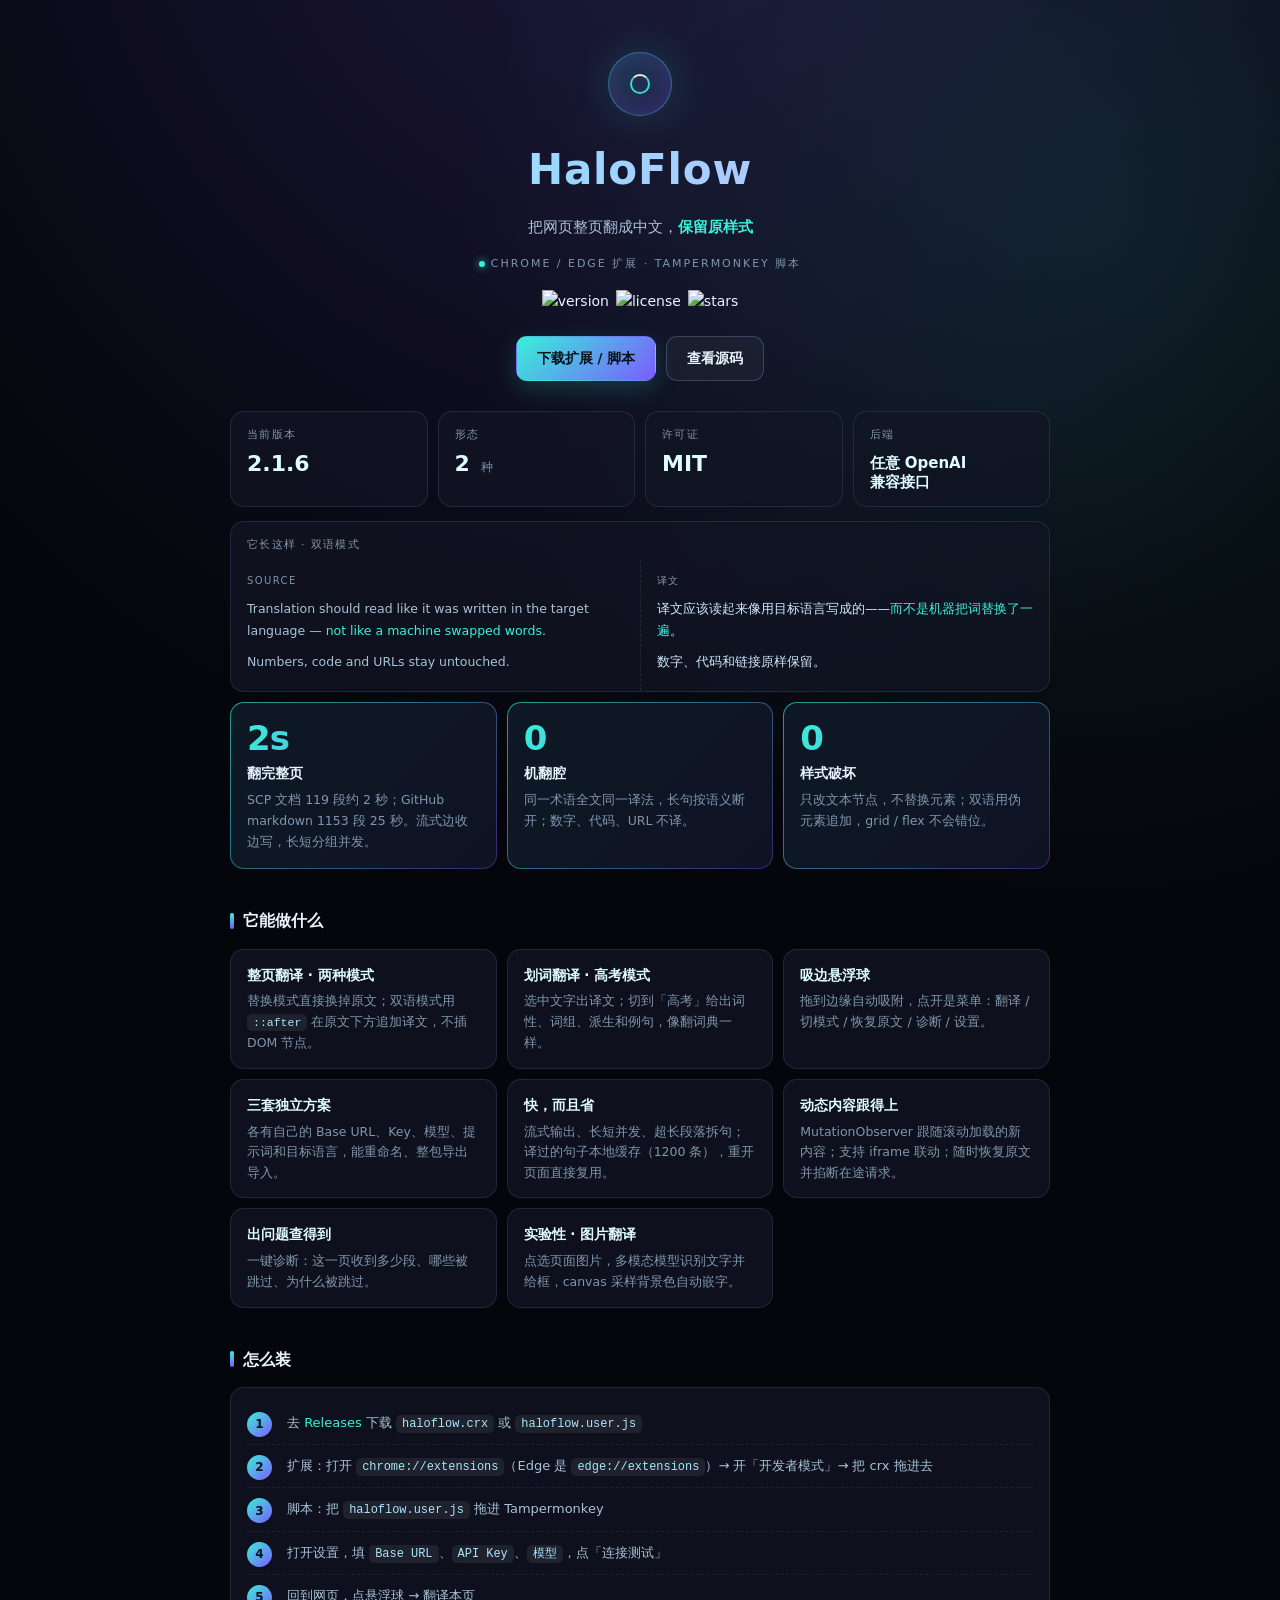
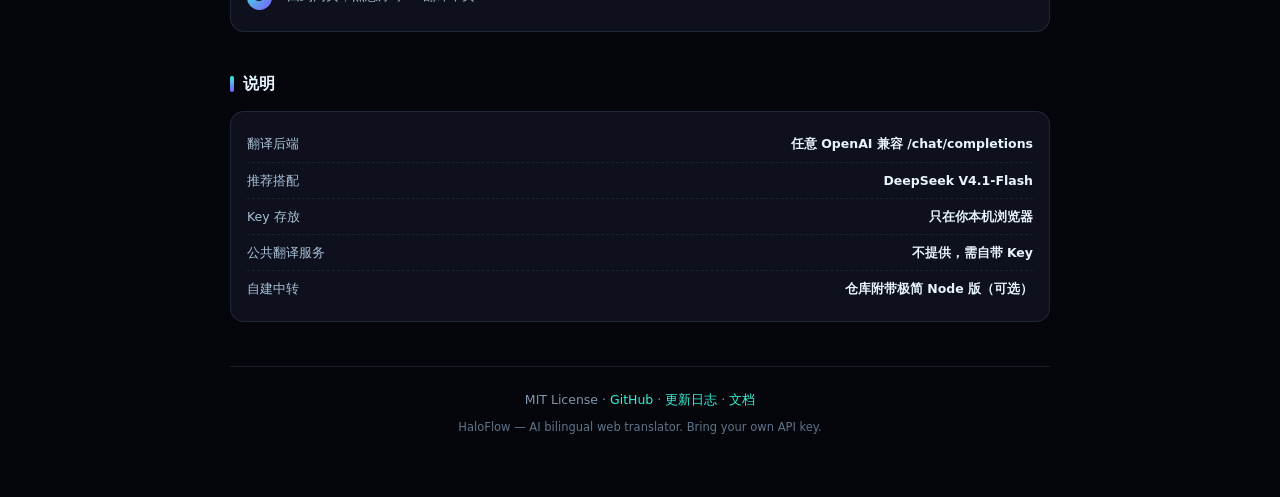
==== commit d9f4c7e8: "feat: 划词「高考」模式（词性 / 词组 / 派生 / 例句）v2.2.0" ====
--- a/docs/index.html
+++ b/docs/index.html
@@ -227,7 +227,7 @@
   <h2>它能做什么</h2>
   <div class="feat">
     <div class="card"><h3>整页翻译 · 两种模式</h3><p>替换模式直接换掉原文；双语模式用 <code>::after</code> 在原文下方追加译文，不插 DOM 节点。</p></div>
-    <div class="card"><h3>划词翻译</h3><p>选中一段文字，浮窗里出译文，不用整页翻。</p></div>
+    <div class="card"><h3>划词翻译 · 高考模式</h3><p>选中文字出译文；切到「高考」给出词性、词组、派生和例句，像翻词典一样。</p></div>
     <div class="card"><h3>吸边悬浮球</h3><p>拖到边缘自动吸附，点开是菜单：翻译 / 切模式 / 恢复原文 / 诊断 / 设置。</p></div>
     <div class="card"><h3>三套独立方案</h3><p>各有自己的 Base URL、Key、模型、提示词和目标语言，能重命名、整包导出导入。</p></div>
     <div class="card"><h3>快，而且省</h3><p>流式输出、长短并发、超长段落拆句；译过的句子本地缓存（1200 条），重开页面直接复用。</p></div>
